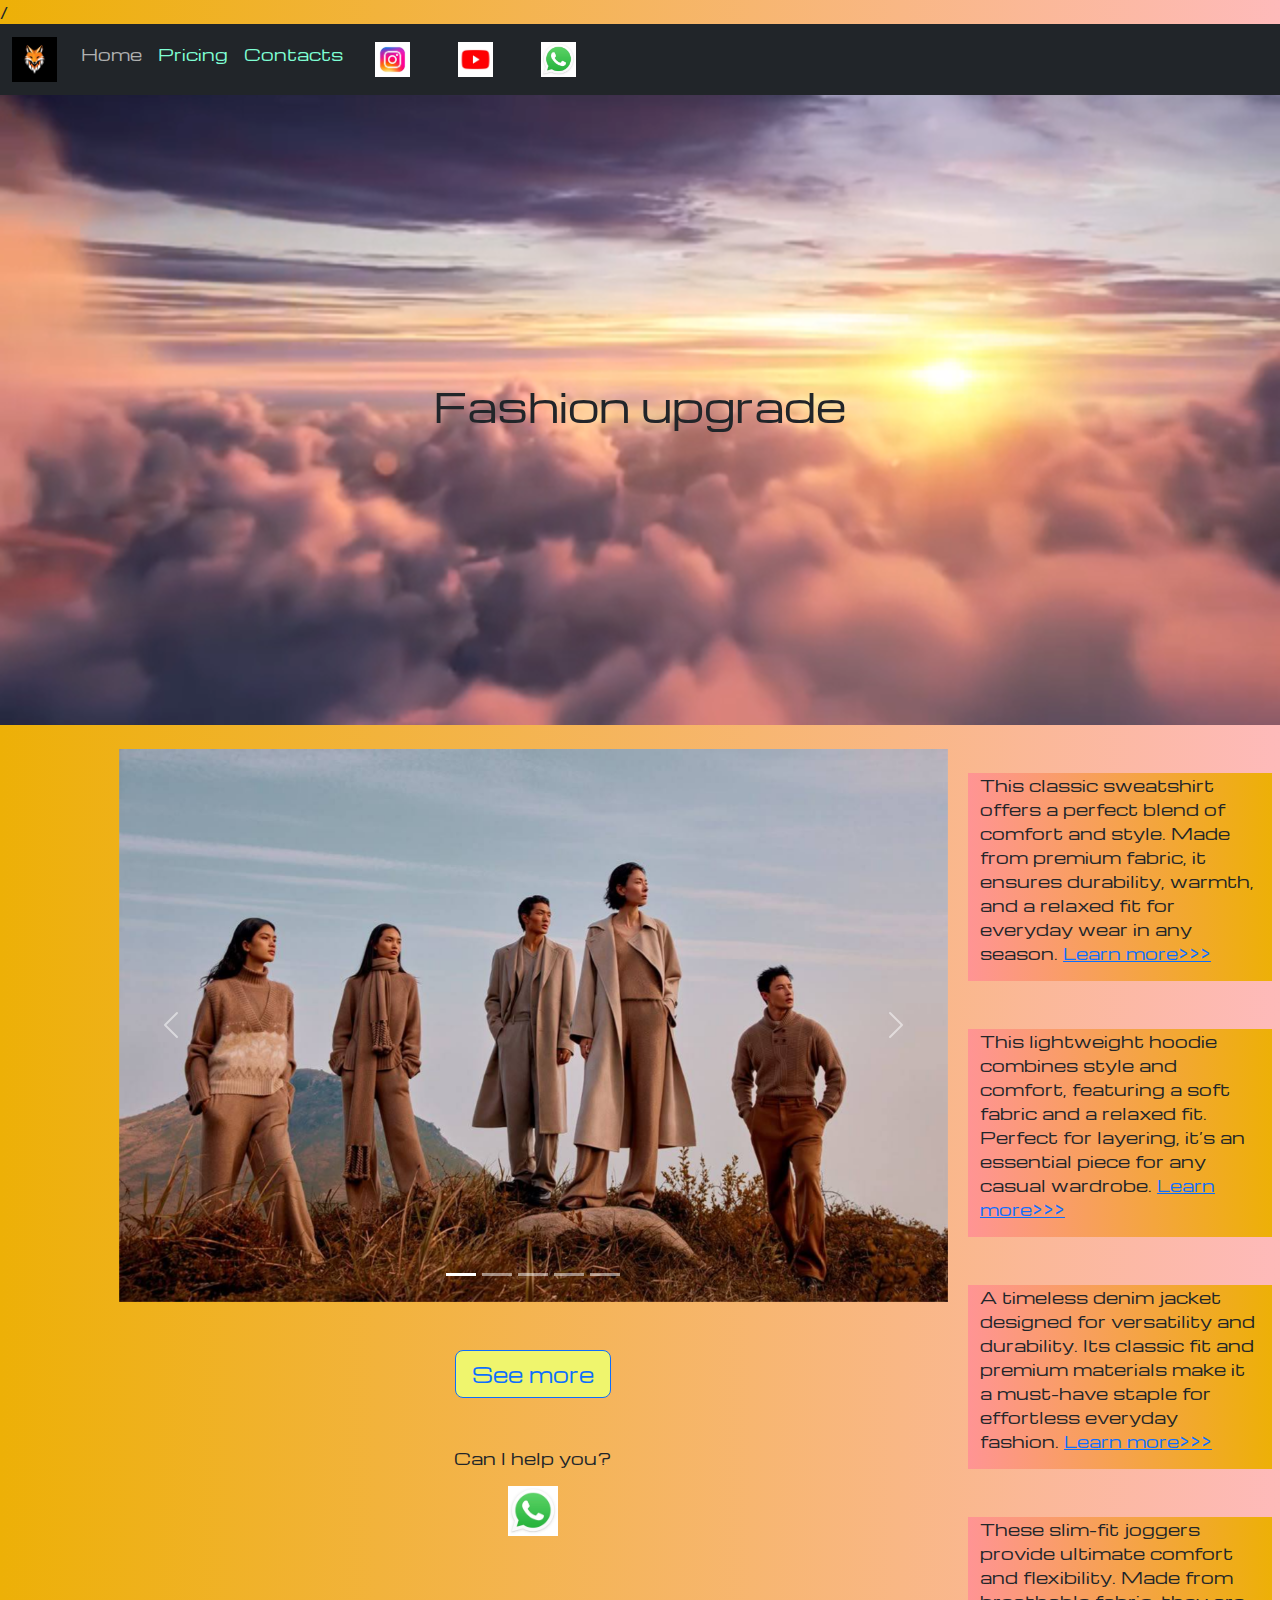
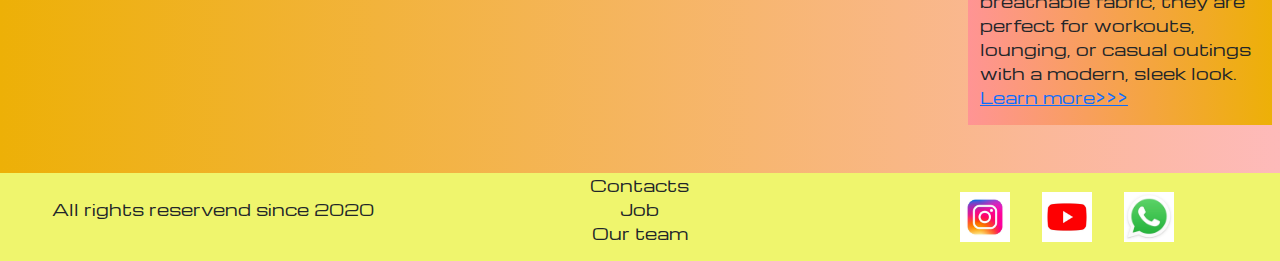
==== index.html @ 0b70d820 "Add files via upload" ====
/<!DOCTYPE html>
<html lang="en">

<head>
    <meta charset="UTF-8">
    <meta name="viewport" content="width=device-width, initial-scale=1.0">
    <link href="https://cdn.jsdelivr.net/npm/bootstrap@5.3.3/dist/css/bootstrap.min.css" rel="stylesheet"
        integrity="sha384-QWTKZyjpPEjISv5WaRU9OFeRpok6YctnYmDr5pNlyT2bRjXh0JMhjY6hW+ALEwIH" crossorigin="anonymous">
    <link rel="stylesheet" href="source/styles/mycss.css">
    <link rel="stylesheet" href="source/styles/bgvideo.css">

    <link rel="apple-touch-icon" sizes="180x180" href="source/files/favicon_io/apple-touch-icon.png">
    <link rel="icon" type="image/png" sizes="32x32" href="source/files/favicon_io/favicon-32x32.png">
    <link rel="icon" type="image/png" sizes="16x16" href="source/files/favicon_io/favicon-16x16.png">
    <link rel="manifest" href="source/files/favicon_io/site.webmanifest">
   

    <title>Fox</title>
</head>

<body>
    <header>
        <nav class="navbar navbar-expand-lg bg-dark">
            <div class="container-fluid">
                <a class="navbar-brand" href="/"><img src="source/files/photo_5395725044568681772_x.jpg"
                        alt="..."></a>
                <button class="navbar-toggler" type="button" data-bs-toggle="collapse"
                    data-bs-target="#navbarNavAltMarkup" aria-controls="navbarNavAltMarkup" aria-expanded="false"
                    aria-label="Toggle navigation">
                    <span class="navbar-toggler-icon"></span>
                </button>
                <div class="collapse navbar-collapse" id="navbarNavAltMarkup">
                    <div class="navbar-nav">
                        <a class="nav-link active" aria-current="page" href="/">Home</a>
                        <a class="nav-link" href="pricing.html">Pricing</a>
                        <a class="nav-link" href="pricing.html">Contacts</a>
                        <a class="nav-link" href="pricing.html"> <img style="width: 35px; margin-inline: 1em;"
                                src="source/files/photo_5397976844382367819_x.jpg" alt="..."></a>
                        <a class="nav-link" href="pricing.html"><img style="width: 35px; margin-inline: 1em;"
                                src="source/files/photo_5397976844382367820_x.jpg" alt="..."></a>
                        <a class="nav-link" href="pricing.html"><img style="width: 35px; margin-inline: 1em;"
                                src="source/files/photo_5397976844382367821_x.jpg" alt="..."></a>




                    </div>
                </div>
            </div>
        </nav>
    </header>

    <section>
        <div class="bgvideo">
            <video src="source/files/IMG_7134.MP4" type="video/MP4" autoplay muted loop></video>
            <div class="video-text">
                <h1>Fashion upgrade</h1>
            </div>
        </div>


        <div class="container-fluid mt-4">
            <div class="row">
                <div class="col-lg-1">
                </div>

                <div class="col-lg-8 col-md-12">
                    <div class="row">

                        <div id="carouselExampleIndicators" class="carousel slide">
                            <div class="carousel-indicators">
                                <button type="button" data-bs-target="#carouselExampleIndicators" data-bs-slide-to="0"
                                    class="active" aria-current="true" aria-label="Slide 1"></button>
                                <button type="button" data-bs-target="#carouselExampleIndicators" data-bs-slide-to="1"
                                    aria-label="Slide 2"></button>
                                <button type="button" data-bs-target="#carouselExampleIndicators" data-bs-slide-to="2"
                                    aria-label="Slide 3"></button>
                                <button type="button" data-bs-target="#carouselExampleIndicators" data-bs-slide-to="3"
                                    aria-label="Slide 4"></button>
                                <button type="button" data-bs-target="#carouselExampleIndicators" data-bs-slide-to="4"
                                    aria-label="Slide 5"></button>
                            </div>
                            <div class="carousel-inner">
                                <div class="carousel-item active">
                                    <img src="source/images/photo_5395725044568681966_y.jpg" class="d-block w-100"
                                        alt="...">
                                </div>
                                <div class="carousel-item">
                                    <img src="source/images/photo_5395725044568681974_x.jpg" class="d-block w-100"
                                        alt="...">
                                </div>
                                <div class="carousel-item">
                                    <img src="source/images/photo_5395725044568681967_x.jpg" class="d-block w-100"
                                        alt="...">
                                </div>
                                <div class="carousel-item">
                                    <img src="source/images/photo_5397976844382367763_x.jpg" class="d-block w-100"
                                        alt="...">
                                </div>
                                <div class="carousel-item">
                                    <img src="source/images/photo_5397976844382367764_x.jpg" class="d-block w-100"
                                        alt="...">
                                </div>
                            </div>
                            <button class="carousel-control-prev" type="button"
                                data-bs-target="#carouselExampleIndicators" data-bs-slide="prev">
                                <span class="carousel-control-prev-icon" aria-hidden="true"></span>
                                <span class="visually-hidden">Previous</span>
                            </button>
                            <button class="carousel-control-next" type="button"
                                data-bs-target="#carouselExampleIndicators" data-bs-slide="next">
                                <span class="carousel-control-next-icon" aria-hidden="true"></span>
                                <span class="visually-hidden">Next</span>
                            </button>
                        </div>

                        <div class="col-lg-12 col-md-12 text-center mt-4">
                            <button type="button" class="btn btn-outline-primary btn-lg my-4">See more</button>
                        </div>
                        <div class="col-lg-12 col-md-12 text-center mt-4">
                            <p>Can I help you?</p>
                        </div>
                        <div class="col-lg-12 col-md-12 text-center">
                            <img class="call-anim" style="width: 50px;"
                                src="source/files/photo_5397976844382367821_x.jpg" alt="...">
                        </div>
                    </div>
                </div>

                <div class="col-lg-3 col-md-12">
                    <div class="row px-2">
                        <div class="col-lg-12 sidebar my-4">
                            <p>This classic sweatshirt offers a perfect blend of comfort and style. Made from premium
                                fabric, it ensures durability, warmth, and a relaxed fit for everyday wear in any
                                season. <a href="#">Learn more>>></a></p>
                        </div>
                        <div class="col-lg-12 sidebar my-4">
                            <p>This lightweight hoodie combines style and comfort, featuring a soft fabric and a relaxed
                                fit. Perfect for layering, it’s an essential piece for any casual wardrobe. <a
                                    href="#">Learn more>>></a></p>
                        </div>
                        <div class="col-lg-12 sidebar my-4">
                            <p>A timeless denim jacket designed for versatility and durability. Its classic fit and
                                premium materials make it a must-have staple for effortless everyday fashion. <a
                                    href="#">Learn more>>></a></p>
                        </div>
                        <div class="col-lg-12 sidebar my-4">
                            <p>These slim-fit joggers provide ultimate comfort and flexibility. Made from breathable
                                fabric, they are perfect for workouts, lounging, or casual outings with a modern, sleek
                                look. <a href="#">Learn more>>></a></p>
                        </div>


                    </div>
                </div>

            </div>
        </div>
    </section>


    <footer class="mt-4">
        <div class="container-fluid">
            <div class="row">
                <div class="col-lg-4 col-md-12 footer-text text-center">
                    <p>All rights reservend since 2020</p>
                </div>
                <div class="col-lg-4 col-md-12 footer-text text-center">
                    <p>Contacts<br>Job<br>Our team </p>
                </div>
                <div class="col-lg-4 col-md-12 media-links">
                    <img style="width: 50px; margin-inline: 1em;" src="source/files/photo_5397976844382367819_x.jpg"
                        alt="...">
                    <img style="width: 50px; margin-inline: 1em;" src="source/files/photo_5397976844382367820_x.jpg"
                        alt="...">
                    <img style="width: 50px; margin-inline: 1em;" src="source/files/photo_5397976844382367821_x.jpg"
                        alt="...">
                </div>
            </div>
        </div>
    </footer>

    <script src="https://cdn.jsdelivr.net/npm/bootstrap@5.3.3/dist/js/bootstrap.bundle.min.js"
        integrity="sha384-YvpcrYf0tY3lHB60NNkmXc5s9fDVZLESaAA55NDzOxhy9GkcIdslK1eN7N6jIeHz"
        crossorigin="anonymous"></script>
</body>

</html>
---- source/styles/mycss.css ----
@import url('https://fonts.googleapis.com/css?family=Michroma&display=swap');

body{
    font-family: Michroma, serif;
    background: linear-gradient(90deg, #edb007 0%, #febaba 100%);
}

.nav-link{
    color: aquamarine;
}

.navbar-nav .nav-link.active{
    color: rgb(176, 177, 177);
}

.navbar-brand img{
    width: 45px;
}

.navbar-toggler{
    background-color:rgb(176, 177, 177); ;
}

.card-img-top{
    height: 350px;
}

.sidebar{
    background: linear-gradient(270deg, #edb007 0%, #ff9494 100%);
}

.card{
    background-color: rgb(251, 253, 216);
}

.slide-text,
.footer-text{
    margin: auto auto;
}

footer,
.btn-outline-primary{
    background-color: rgb(239, 245, 109);
}

.call-anim{
    animation: myAnim 2s ease 0s infinite normal forwards;
}

@keyframes myAnim {
	0%,
	100% {
		transform: translateX(0%);
		transform-origin: 50% 50%;
	}

	15% {
		transform: translateX(-30px) rotate(-6deg);
	}

	30% {
		transform: translateX(15px) rotate(6deg);
	}

	45% {
		transform: translateX(-15px) rotate(-3.6deg);
	}

	60% {
		transform: translateX(9px) rotate(2.4deg);
	}

	75% {
		transform: translateX(-6px) rotate(-1.2deg);
	}
}

.media-links{
    display: flex;
    justify-content: center;
    align-items: center;
}
---- source/styles/bgvideo.css ----
.bgvideo{
    height: 70vh;
    width: 100%;
    position: relative;
    display: flex;
    justify-content: center;
    align-items: center;
}

.bgvideo video{
    height: 70vh;
    width: 100%;
    position: absolute;
    top: 0;
    left: 0;
    object-fit: cover;
    z-index: 1;
}

.video-text{
    z-index: 2;

}
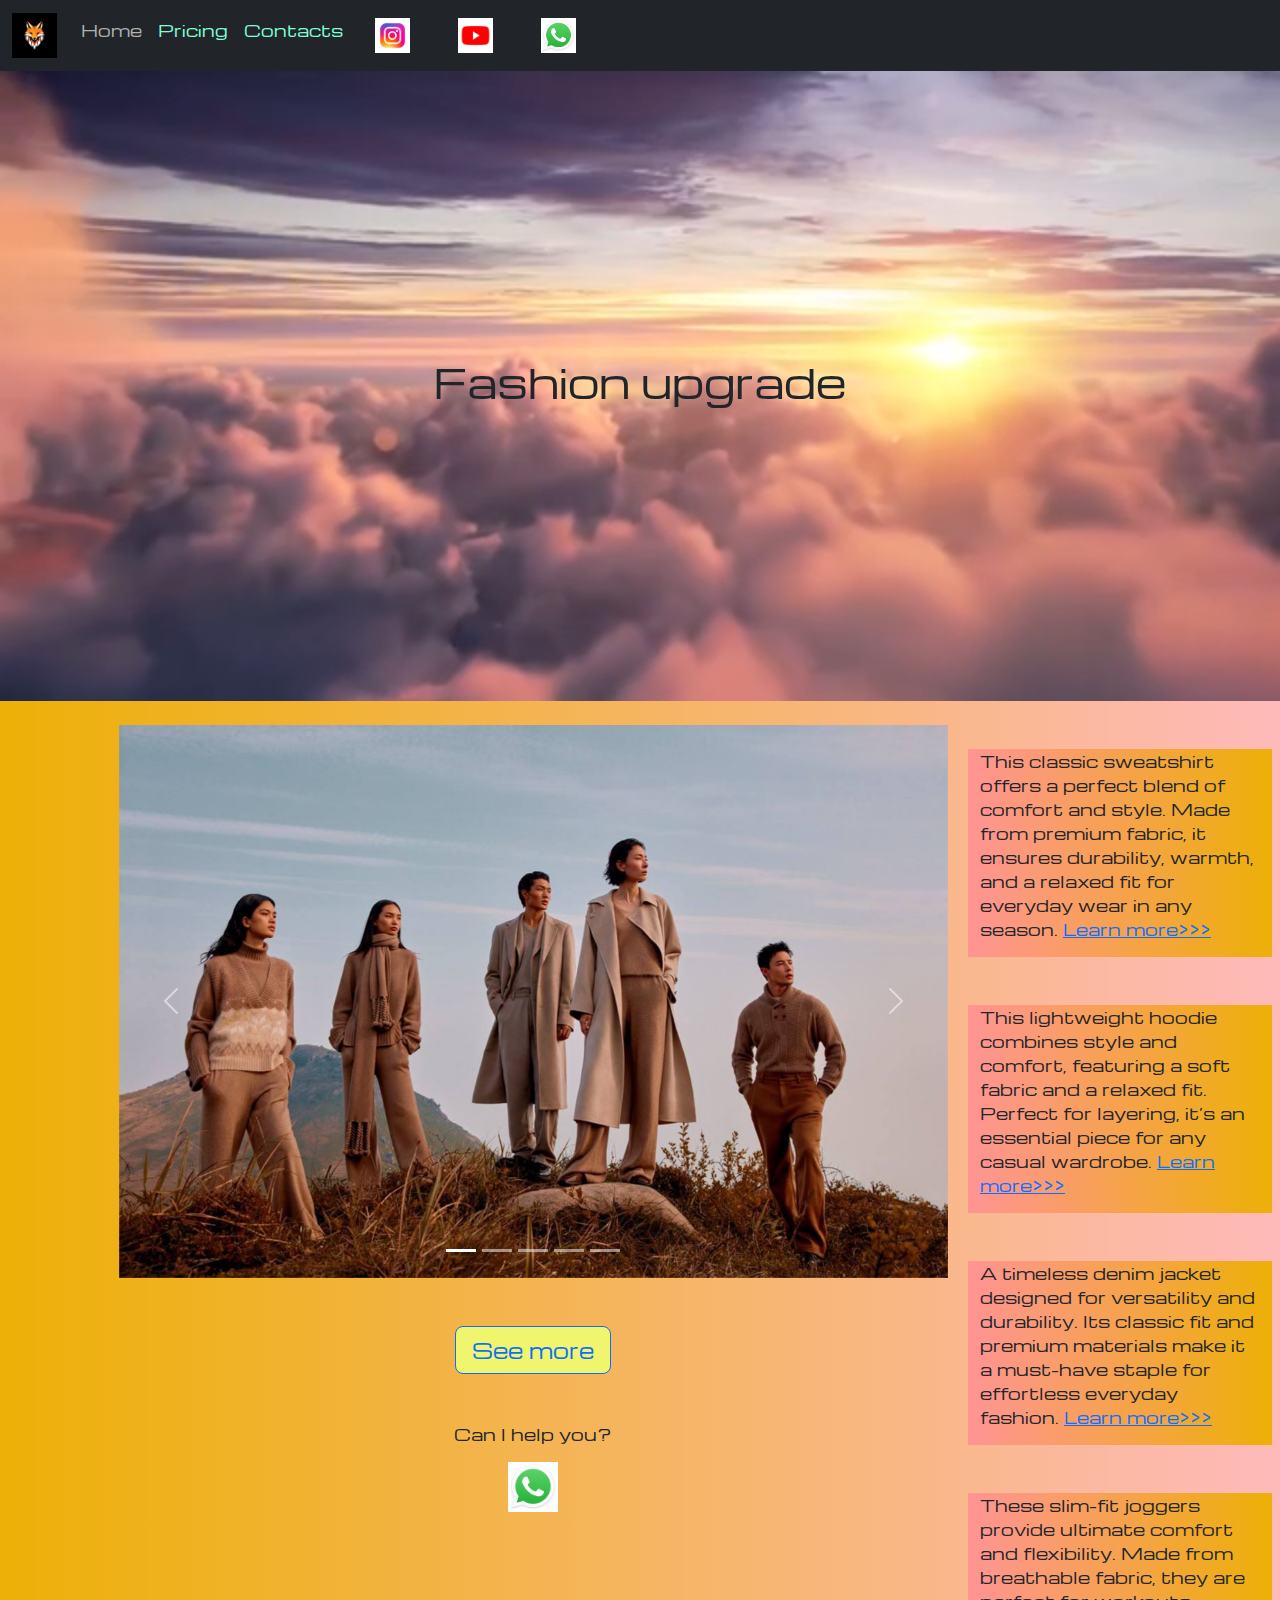
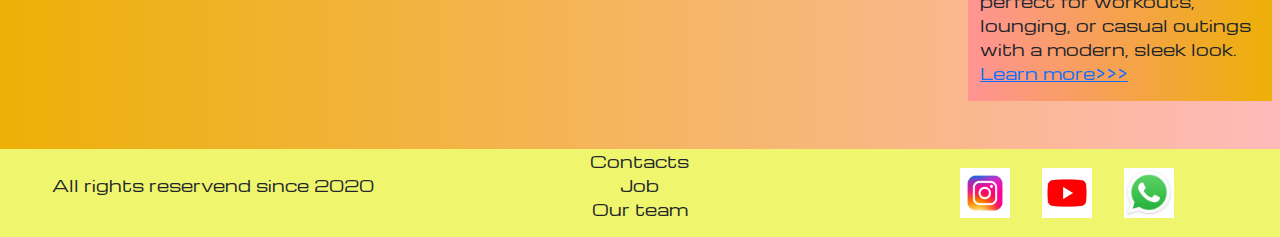
==== commit 28ce7aca: "index.html" ====
--- a/index.html
+++ b/index.html
@@ -1,4 +1,4 @@
-/<!DOCTYPE html>
+<!DOCTYPE html>
 <html lang="en">
 
 <head>
@@ -185,4 +185,4 @@
         crossorigin="anonymous"></script>
 </body>
 
-</html>+</html>
